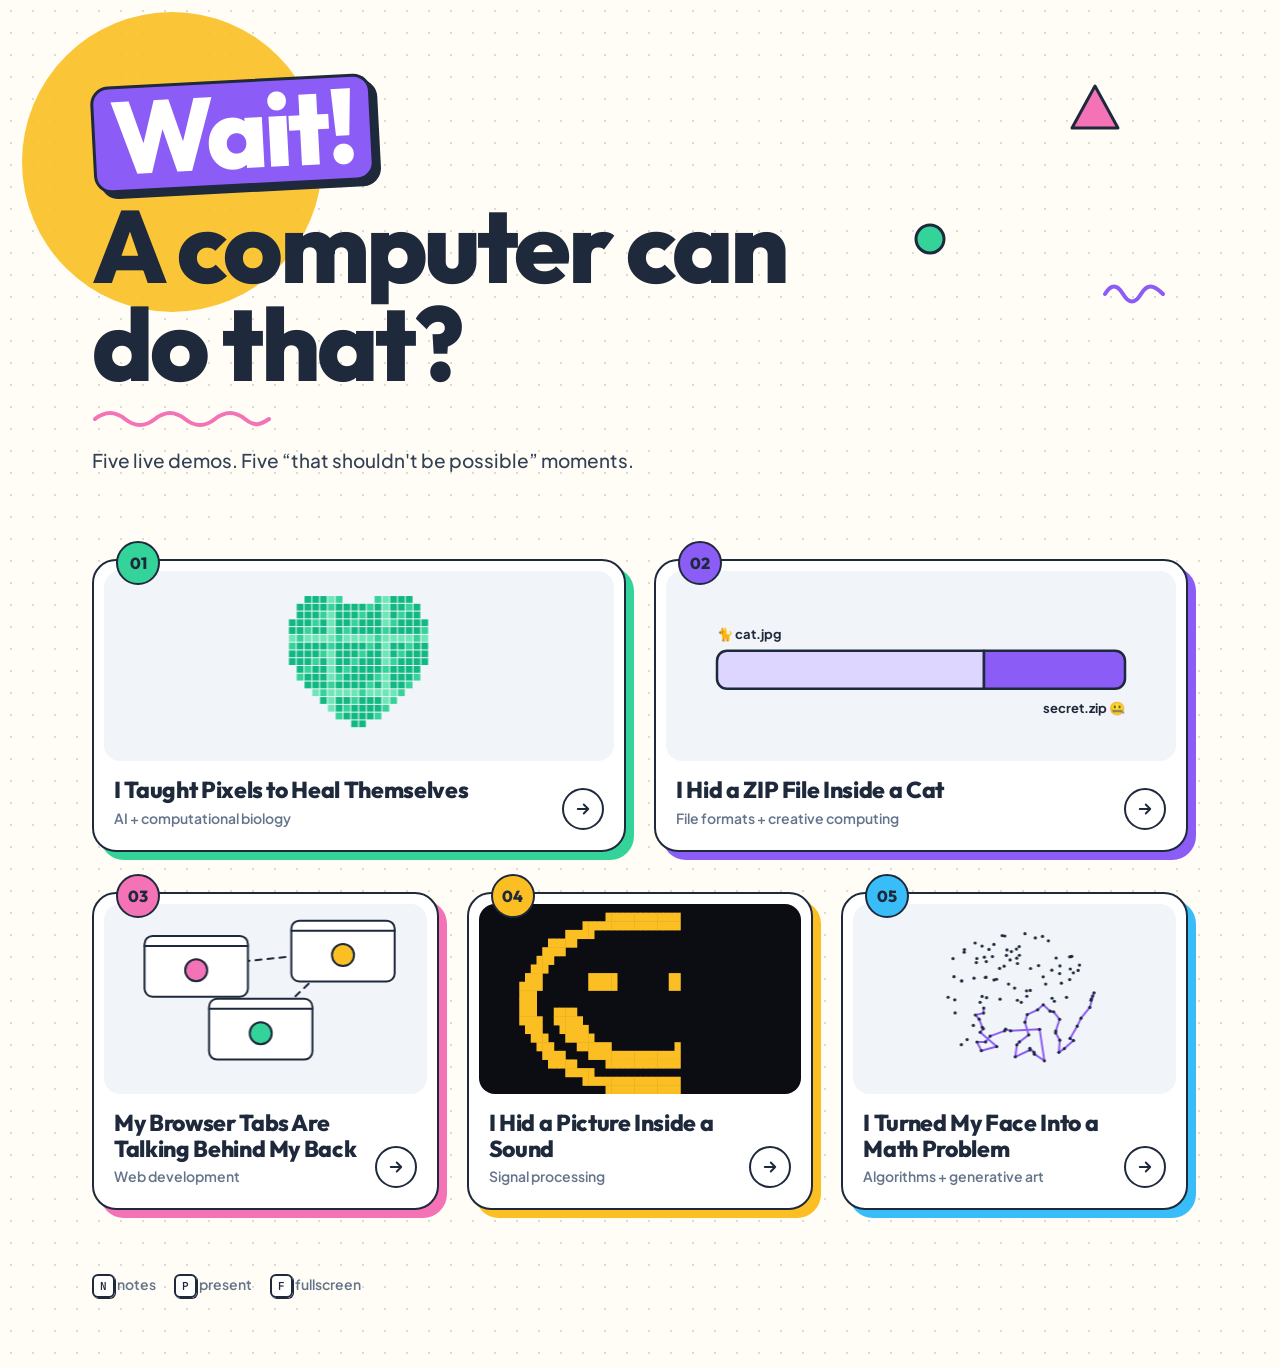
==== index.html @ 39e878a5 "Add the five demos and the hub page Healing pixels, a zip hidden in a cat, talking tabs, a picture h" ====
<!doctype html>
<html lang="en">
<head>
<meta charset="utf-8">
<meta name="viewport" content="width=device-width, initial-scale=1">
<title>Wait! A computer can do that?</title>
<link rel="stylesheet" href="shared/style.css?v=5">
<link rel="icon" href="data:image/svg+xml,<svg xmlns='http://www.w3.org/2000/svg' viewBox='0 0 32 32'><circle cx='16' cy='16' r='14' fill='%238B5CF6' stroke='%231E293B' stroke-width='2.5'/><text x='16' y='22' font-size='16' text-anchor='middle' fill='white' font-family='Arial' font-weight='900'>?!</text></svg>">
<style>
  body { overflow: auto; }
  .wrap { position: relative; max-width: 1152px; margin: 0 auto; padding: 72px 28px 72px; }

  /* hero */
  .hero { position: relative; padding: 8px 0 12px; }
  .sun { position: absolute; left: -70px; top: -60px; width: 300px; height: 300px; border-radius: 50%; background: var(--amber); opacity: .9; z-index: -1; }
  .confetti { position: absolute; z-index: -1; pointer-events: none; }
  h1 { font: 800 clamp(48px, 8vw, 104px)/.95 var(--display); letter-spacing: -.035em; margin: 0; max-width: 11ch; }
  h1 .wait {
    display: inline-block; background: var(--violet); color: var(--white); padding: 0 .16em .04em; border-radius: 18px;
    border: 3px solid var(--ink); box-shadow: 6px 6px 0 var(--ink); transform: rotate(-3deg); margin-bottom: 10px;
  }
  .squiggle { display: block; margin-top: 18px; width: 180px; height: 18px; }
  .lede { margin: 18px 0 0; font-size: 19px; color: var(--ink-2); font-weight: 500; }

  /* sessions */
  .grid { display: grid; grid-template-columns: repeat(6, 1fr); gap: 40px 28px; margin-top: 72px; }
  .s { grid-column: span 2; }
  .s.big { grid-column: span 3; }
  .s {
    --a: var(--violet);
    position: relative; display: flex; flex-direction: column; text-decoration: none;
    background: var(--white); border: var(--bw) solid var(--ink); border-radius: var(--r-lg);
    box-shadow: 8px 8px 0 var(--a);
    transition: transform .35s var(--bounce), box-shadow .35s var(--bounce);
  }
  .s:hover { transform: rotate(-1deg) scale(1.02); box-shadow: 10px 10px 0 var(--a); }
  .s:active { transform: scale(.99); box-shadow: 4px 4px 0 var(--a); }
  .badge {
    position: absolute; top: -20px; left: 22px; z-index: 2; width: 44px; height: 44px; border-radius: 50%;
    display: grid; place-items: center; background: var(--a); border: var(--bw) solid var(--ink);
    font: 800 16px var(--display);
  }
  .s:hover .badge { animation: wiggle .5s ease-in-out; }
  @keyframes wiggle { 25% { transform: rotate(8deg); } 75% { transform: rotate(-8deg); } }
  .art { position: relative; height: 190px; margin: 10px 10px 0; border-radius: 16px; background: var(--muted); overflow: hidden; }
  .art canvas { position: absolute; inset: 0; width: 100%; height: 100%; }
  .body { display: flex; align-items: end; gap: 12px; padding: 16px 20px 20px; }
  .body > div { flex: 1; min-width: 0; }
  .s h2 { margin: 0 0 4px; font-size: 23px; font-weight: 800; letter-spacing: -.015em; line-height: 1.15; }
  .field { color: var(--ink-3); font-size: 14px; font-weight: 600; }
  .go {
    width: 42px; height: 42px; flex: none; border-radius: 50%; display: grid; place-items: center;
    border: var(--bw) solid var(--ink); transition: background .25s, transform .35s var(--bounce);
  }
  .go svg { width: 18px; height: 18px; }
  .s:hover .go { background: var(--a); transform: translateX(3px); }

  footer { margin-top: 64px; display: flex; gap: 18px; flex-wrap: wrap; color: var(--ink-3); font-size: 14px; font-weight: 600; }

  @media (max-width: 900px) {
    .wrap { padding-top: 48px; }
    .s, .s.big { grid-column: span 6; }
    .sun { width: 200px; height: 200px; left: -60px; top: -50px; }
    .confetti { display: none; }
    .s { box-shadow: 5px 5px 0 var(--a); }
  }
</style>
</head>
<body class="dots">
<div class="wrap">
  <header class="hero">
    <div class="sun" aria-hidden="true"></div>
    <!-- a few confetti shapes, kept to the margins -->
    <svg class="confetti" style="right:6%;top:10px" width="54" height="54" viewBox="0 0 54 54" aria-hidden="true"><path d="M27 4 50 46H4z" fill="#F472B6" stroke="#1E293B" stroke-width="3" stroke-linejoin="round"/></svg>
    <svg class="confetti" style="right:22%;top:150px" width="34" height="34" viewBox="0 0 34 34" aria-hidden="true"><circle cx="17" cy="17" r="14" fill="#34D399" stroke="#1E293B" stroke-width="3"/></svg>
    <svg class="confetti" style="right:2%;top:210px" width="64" height="24" viewBox="0 0 64 24" aria-hidden="true"><path d="M3 12c6-10 12-10 18 0s12 10 18 0 12-10 22 0" fill="none" stroke="#8B5CF6" stroke-width="4" stroke-linecap="round"/></svg>

    <h1><span class="wait">Wait!</span><br>A computer can do that?</h1>
    <svg class="squiggle" viewBox="0 0 180 18" aria-hidden="true"><path d="M3 9c10-8 20-8 30 0s20 8 30 0 20-8 30 0 20 8 30 0 20-8 30 0 15 6 24 0" fill="none" stroke="#F472B6" stroke-width="4" stroke-linecap="round"/></svg>
    <p class="lede">Five live demos. Five “that shouldn't be possible” moments.</p>
  </header>

  <main class="grid">
    <a class="s big" href="01-healing-pixels/" style="--a:var(--mint)">
      <span class="badge">01</span>
      <div class="art"><canvas data-art="nca"></canvas></div>
      <div class="body"><div><h2>I Taught Pixels to Heal Themselves</h2><div class="field">AI + computational biology</div></div><span class="go"><svg viewBox="0 0 24 24" fill="none" stroke="currentColor" stroke-width="2.5" stroke-linecap="round" stroke-linejoin="round"><path d="M5 12h14M13 6l6 6-6 6"/></svg></span></div>
    </a>
    <a class="s big" href="02-zip-in-a-cat/" style="--a:var(--violet)">
      <span class="badge">02</span>
      <div class="art"><canvas data-art="zip"></canvas></div>
      <div class="body"><div><h2>I Hid a ZIP File Inside a Cat</h2><div class="field">File formats + creative computing</div></div><span class="go"><svg viewBox="0 0 24 24" fill="none" stroke="currentColor" stroke-width="2.5" stroke-linecap="round" stroke-linejoin="round"><path d="M5 12h14M13 6l6 6-6 6"/></svg></span></div>
    </a>
    <a class="s" href="03-talking-tabs/" style="--a:var(--pink)">
      <span class="badge">03</span>
      <div class="art"><canvas data-art="tabs"></canvas></div>
      <div class="body"><div><h2>My Browser Tabs Are Talking Behind My Back</h2><div class="field">Web development</div></div><span class="go"><svg viewBox="0 0 24 24" fill="none" stroke="currentColor" stroke-width="2.5" stroke-linecap="round" stroke-linejoin="round"><path d="M5 12h14M13 6l6 6-6 6"/></svg></span></div>
    </a>
    <a class="s" href="04-picture-in-sound/" style="--a:var(--amber)">
      <span class="badge">04</span>
      <div class="art"><canvas data-art="sound"></canvas></div>
      <div class="body"><div><h2>I Hid a Picture Inside a Sound</h2><div class="field">Signal processing</div></div><span class="go"><svg viewBox="0 0 24 24" fill="none" stroke="currentColor" stroke-width="2.5" stroke-linecap="round" stroke-linejoin="round"><path d="M5 12h14M13 6l6 6-6 6"/></svg></span></div>
    </a>
    <a class="s" href="05-face-into-math/" style="--a:#38BDF8">
      <span class="badge">05</span>
      <div class="art"><canvas data-art="tsp"></canvas></div>
      <div class="body"><div><h2>I Turned My Face Into a Math Problem</h2><div class="field">Algorithms + generative art</div></div><span class="go"><svg viewBox="0 0 24 24" fill="none" stroke="currentColor" stroke-width="2.5" stroke-linecap="round" stroke-linejoin="round"><path d="M5 12h14M13 6l6 6-6 6"/></svg></span></div>
    </a>
  </main>

  <footer><span><kbd>N</kbd> notes</span><span><kbd>P</kbd> present</span><span><kbd>F</kbd> fullscreen</span></footer>
</div>

<script>
// Small animated thumbnails in the same palette.
const INK = "#1E293B", V = "#8B5CF6", PK = "#F472B6", AM = "#FBBF24", MT = "#34D399";
const arts = [...document.querySelectorAll("canvas[data-art]")];
const reduce = matchMedia("(prefers-reduced-motion: reduce)").matches;
let D = 1;
function fit() { arts.forEach((cv) => { const r = cv.getBoundingClientRect(); D = Math.min(2, devicePixelRatio); cv.width = r.width * D; cv.height = r.height * D; }); }
fit(); addEventListener("resize", fit);

const rnd = (() => { let s = 7; return () => ((s = (s * 16807) % 2147483647) / 2147483647); })();
const pts = Array.from({ length: 120 }, () => { const a = rnd() * Math.PI * 2, r = Math.sqrt(rnd()); return [Math.cos(a) * r, Math.sin(a) * r * 0.85]; });
const tour = [0]; { const used = new Set([0]); while (tour.length < pts.length) { const p = pts[tour.at(-1)]; let b = -1, bd = 1e9; pts.forEach((q, i) => { if (used.has(i)) return; const d = (p[0]-q[0])**2 + (p[1]-q[1])**2; if (d < bd) { bd = d; b = i; } }); used.add(b); tour.push(b); } }
// smiley bitmap for the sound card
const smile = (u, v) => Math.abs(Math.hypot(u, v) - 0.3) < 0.045 && v > 0.04 || Math.hypot(u + 0.15, v + 0.12) < 0.06 || Math.hypot(u - 0.15, v + 0.12) < 0.06 || Math.abs(Math.hypot(u, v) - 0.44) < 0.035;

function draw(t) {
  for (const cv of arts) {
    const c = cv.getContext("2d"), W = cv.width, H = cv.height, k = cv.dataset.art;
    c.clearRect(0, 0, W, H);
    c.lineJoin = c.lineCap = "round";
    if (k === "nca") {
      const n = 22, s = Math.min(W, H) / n * 0.9, ox = W / 2 - n * s / 2, oy = H / 2 - n * s / 2;
      const ph = (t / 4500) % 1, grow = Math.min(1, ph * 2.4), hole = ph > 0.55 && ph < 0.72;
      for (let y = 0; y < n; y++) for (let x = 0; x < n; x++) {
        const u = (x - n / 2 + .5) / 8, v = -(y - n / 2 + .5) / 8 + 0.1;
        const heart = Math.pow(u * u + v * v - 1, 3) - u * u * v * v * v < 0;
        if (!heart || Math.hypot(u, v) > grow * 1.6) continue;
        if (hole && Math.hypot(u - 0.5, v - 0.15) < 0.5) continue;
        c.fillStyle = (x + y) % 5 === 0 ? MT : (x * y) % 7 === 0 ? "#6EE7B7" : "#10B981";
        c.fillRect(ox + x * s, oy + y * s, s - D, s - D);
      }
    } else if (k === "zip") {
      const bw = W * 0.8, x0 = W * 0.1, y0 = H * 0.42, bh = H * 0.2, split = 0.62 + 0.04 * Math.sin(t / 900);
      c.lineWidth = 2.5 * D; c.strokeStyle = INK;
      c.fillStyle = "#DDD6FE"; c.beginPath(); c.roundRect(x0, y0, bw * split, bh, [10 * D, 0, 0, 10 * D]); c.fill(); c.stroke();
      c.fillStyle = V; c.beginPath(); c.roundRect(x0 + bw * split, y0, bw * (1 - split), bh, [0, 10 * D, 10 * D, 0]); c.fill(); c.stroke();
      c.font = `700 ${13 * D}px "Plus Jakarta Sans", sans-serif`; c.fillStyle = INK;
      c.fillText("🐈 cat.jpg", x0, y0 - 12 * D);
      c.textAlign = "right"; c.fillText("secret.zip 🤐", x0 + bw, y0 + bh + 24 * D); c.textAlign = "left";
    } else if (k === "tabs") {
      const ws = [[0.1, 0.16, PK], [0.56, 0.1, AM], [0.32, 0.52, MT]];
      const C = ws.map(([x, y], i) => [W * (x + 0.17) + Math.sin(t / 1300 + i) * 5 * D, H * (y + 0.16) + Math.cos(t / 1600 + i) * 4 * D]);
      c.setLineDash([6 * D, 6 * D]); c.lineDashOffset = -t / 40; c.strokeStyle = INK; c.lineWidth = 2 * D;
      for (let i = 0; i < 3; i++) for (let j = i + 1; j < 3; j++) { c.beginPath(); c.moveTo(...C[i]); c.lineTo(...C[j]); c.stroke(); }
      c.setLineDash([]);
      C.forEach(([x, y], i) => {
        c.fillStyle = "#fff"; c.lineWidth = 2 * D;
        c.beginPath(); c.roundRect(x - W * 0.16, y - H * 0.16, W * 0.32, H * 0.32, 8 * D); c.fill(); c.stroke();
        c.beginPath(); c.moveTo(x - W * 0.16, y - H * 0.16 + 10 * D); c.lineTo(x + W * 0.16, y - H * 0.16 + 10 * D); c.stroke();
        c.fillStyle = ws[i][2]; c.beginPath(); c.arc(x, y + 4 * D, 11 * D, 0, 7); c.fill(); c.stroke();
      });
    } else if (k === "sound") {
      const cols = 56, rows = 22, cw = W / cols, rh = H / rows, sweep = (t / 55) % (cols + 24);
      c.fillStyle = "#0b0d12"; c.fillRect(0, 0, W, H);
      for (let x = 0; x < Math.min(cols, sweep); x++) for (let y = 0; y < rows; y++) {
        const u = (x / cols - 0.5) * 1.6 * (W / H) / 2.2, v = y / rows - 0.5;
        if (!smile(u, v)) continue;
        c.fillStyle = AM; c.fillRect(x * cw, y * rh, cw + 0.5, rh + 0.5);
      }
    } else if (k === "tsp") {
      const s = Math.min(W, H) * 0.42, p = Math.min(1, ((t / 5000) % 1.2));
      c.strokeStyle = V; c.lineWidth = 2 * D; c.beginPath();
      const m = Math.floor(tour.length * p);
      for (let i = 0; i <= m && i < tour.length; i++) { const q = pts[tour[i]]; i ? c.lineTo(W / 2 + q[0] * s, H / 2 + q[1] * s) : c.moveTo(W / 2 + q[0] * s, H / 2 + q[1] * s); }
      c.stroke();
      c.fillStyle = INK;
      pts.forEach((q) => { c.beginPath(); c.arc(W / 2 + q[0] * s, H / 2 + q[1] * s, 1.6 * D, 0, 7); c.fill(); });
    }
  }
  if (!reduce) requestAnimationFrame(draw);
}
requestAnimationFrame(draw);
</script>
</body>
</html>
---- shared/style.css ----
/* ─────────────────────────────────────────────────────────────
   Wait! A computer can do that? — shared design system
   "Playful Geometric": stable grid, a little wild decoration.
   Chunky outlines + hard shadows on interactive things only.
   ───────────────────────────────────────────────────────────── */
@import url("https://fonts.googleapis.com/css2?family=Outfit:wght@600;700;800&family=Plus+Jakarta+Sans:wght@400;500;600;700&family=JetBrains+Mono:wght@500;600&display=swap");

:root {
  /* palette */
  --cream: #FFFDF5;
  --ink: #1E293B;
  --ink-2: #334155;
  --ink-3: #64748B;
  --ink-4: #94A3B8;
  --muted: #F1F5F9;
  --line: #E2E8F0;
  --line-2: #CBD5E1;
  --white: #FFFFFF;
  --violet: #8B5CF6;
  --pink: #F472B6;
  --amber: #FBBF24;
  --mint: #34D399;

  /* semantic */
  --bg: var(--cream);
  --panel: var(--white);
  --accent: var(--violet);        /* primary actions everywhere */
  --session: var(--violet);       /* each demo overrides this one colour */
  --accent-soft: color-mix(in oklab, var(--session) 14%, white);

  --r-sm: 8px; --r-md: 16px; --r-lg: 24px; --r-full: 9999px;
  --bw: 2px;
  --pop: 4px 4px 0 var(--ink);
  --pop-hover: 6px 6px 0 var(--ink);
  --pop-active: 2px 2px 0 var(--ink);
  --soft-pop: 6px 6px 0 var(--line);
  --bounce: cubic-bezier(.34, 1.56, .64, 1);

  --display: "Outfit", system-ui, sans-serif;
  --sans: "Plus Jakarta Sans", system-ui, sans-serif;
  --mono: "JetBrains Mono", Consolas, ui-monospace, monospace;
  color-scheme: light;
}

* { box-sizing: border-box; }
html, body { margin: 0; height: 100%; }
body {
  background: var(--bg);
  color: var(--ink);
  font: 400 15px/1.55 var(--sans);
  -webkit-font-smoothing: antialiased;
  overflow: hidden;
}
::selection { background: var(--amber); color: var(--ink); }
a { color: inherit; }
button, input, select, textarea { font: inherit; color: inherit; }
canvas { display: block; }
h1, h2, h3, h4 { font-family: var(--display); }

/* Dot-grid paper texture */
.dots {
  background-image: radial-gradient(color-mix(in oklab, var(--ink) 16%, transparent) 1.2px, transparent 1.3px);
  background-size: 22px 22px;
}

/* ── App shell ─────────────────────────────────────────────── */
.app { display: grid; grid-template-rows: auto 1fr; height: 100vh; }
.topbar {
  display: flex; align-items: center; gap: 14px;
  padding: 14px 24px;
  border-bottom: var(--bw) solid var(--ink);
  background: var(--white);
  min-width: 0;
}
.brand { display: flex; align-items: center; gap: 14px; min-width: 0; text-decoration: none; }
.home {
  width: 38px; height: 38px; flex: none; border-radius: 50%; display: grid; place-items: center;
  border: var(--bw) solid var(--ink); background: var(--white); transition: background .2s, transform .3s var(--bounce);
}
.brand:hover .home { background: var(--amber); transform: rotate(-12deg); }
.home svg { width: 18px; height: 18px; }
.session-no {
  font: 700 13px/1 var(--display); letter-spacing: .02em;
  color: var(--ink); background: var(--session); padding: 7px 12px; border-radius: var(--r-full);
  border: var(--bw) solid var(--ink); white-space: nowrap;
}
.title {
  font: 800 20px/1.1 var(--display); letter-spacing: -.01em;
  white-space: nowrap; overflow: hidden; text-overflow: ellipsis;
}
.spacer { flex: 1; }
.top-actions { display: flex; gap: 8px; align-items: center; }

.layout { display: grid; grid-template-columns: 1fr 340px; min-height: 0; }
.stage { position: relative; min-width: 0; min-height: 0; overflow: hidden; background: var(--bg); }
.side {
  border-left: var(--bw) solid var(--ink);
  background: var(--muted);
  overflow-y: auto;
  padding: 20px 20px 32px;
  display: flex; flex-direction: column; gap: 18px;
}
.side::-webkit-scrollbar { width: 10px; }
.side::-webkit-scrollbar-thumb { background: var(--line-2); border-radius: 10px; border: 3px solid var(--muted); }

/* ── Cards & controls ──────────────────────────────────────── */
.card {
  background: var(--panel);
  border: var(--bw) solid var(--ink);
  border-radius: var(--r-md);
  padding: 16px;
  box-shadow: var(--soft-pop);
}
.card h3 {
  margin: 0 0 12px; font: 700 16px/1.2 var(--display);
  display: flex; align-items: center; gap: 10px;
}
.card h3 .muted { margin-left: auto; font: 500 12px var(--mono); }
.step {
  width: 24px; height: 24px; border-radius: 50%; flex: none; display: grid; place-items: center;
  font: 800 12px var(--display); background: var(--session); border: var(--bw) solid var(--ink);
}
.card p { margin: 0 0 10px; color: var(--ink-2); }
.card p:last-child { margin-bottom: 0; }
.row { display: flex; gap: 8px; align-items: center; }
.row + .row { margin-top: 8px; }
.grow { flex: 1; }
.stack { display: flex; flex-direction: column; gap: 10px; }

.btn {
  appearance: none; border: var(--bw) solid var(--ink); background: var(--white);
  color: var(--ink); border-radius: var(--r-full); padding: 9px 16px; min-height: 42px;
  font-weight: 700; font-size: 14px; cursor: pointer; white-space: nowrap;
  display: inline-flex; align-items: center; justify-content: center; gap: 8px;
  transition: background .2s, transform .25s var(--bounce), box-shadow .25s var(--bounce);
}
.btn:hover { background: var(--amber); }
.btn:active { transform: translate(1px, 1px); }
.btn.primary { background: var(--accent); color: var(--white); box-shadow: var(--pop); }
.btn.primary:hover { transform: translate(-2px, -2px); box-shadow: var(--pop-hover); }
.btn.primary:active { transform: translate(2px, 2px); box-shadow: var(--pop-active); }
.btn.ghost { border-color: transparent; background: transparent; }
.btn.ghost:hover { background: var(--muted); border-color: var(--ink); }
.btn.block { width: 100%; }
.btn.lg { min-height: 50px; padding: 12px 22px; font-size: 15px; }
.btn[disabled] { opacity: .45; pointer-events: none; }
.btn svg { width: 18px; height: 18px; flex: none; }
.btn .ico {
  width: 26px; height: 26px; border-radius: 50%; background: var(--white); color: var(--accent);
  display: grid; place-items: center; margin-left: -8px;
}
.btn .ico svg { width: 14px; height: 14px; }
.btn:focus-visible, .seg button:focus-visible, input:focus-visible, textarea:focus-visible, a:focus-visible {
  outline: 3px solid var(--accent); outline-offset: 3px;
}

.seg {
  display: flex; background: var(--muted); border: var(--bw) solid var(--ink);
  border-radius: var(--r-full); padding: 3px; gap: 2px;
}
.seg button {
  flex: 1; appearance: none; border: 0; background: transparent; color: var(--ink-3);
  padding: 7px 10px; border-radius: var(--r-full); cursor: pointer; font-size: 13.5px; font-weight: 700;
  white-space: nowrap; transition: background .2s, color .2s;
}
.seg button:hover { color: var(--ink); }
.seg button.on { background: var(--ink); color: var(--white); }

.field { display: flex; flex-direction: column; gap: 6px; }
.field + .field { margin-top: 12px; }
.label {
  display: flex; justify-content: space-between; align-items: baseline;
  font: 700 11.5px var(--sans); letter-spacing: .06em; text-transform: uppercase; color: var(--ink-3);
}
.label output, .label .val { font: 600 12.5px var(--mono); color: var(--ink); text-transform: none; letter-spacing: 0; }

input[type="range"] { -webkit-appearance: none; appearance: none; width: 100%; height: 24px; background: transparent; cursor: pointer; }
input[type="range"]::-webkit-slider-runnable-track {
  height: 8px; border-radius: 8px; border: var(--bw) solid var(--ink);
  background: linear-gradient(to right, var(--session) var(--p, 50%), var(--white) var(--p, 50%));
}
input[type="range"]::-webkit-slider-thumb {
  -webkit-appearance: none; width: 20px; height: 20px; border-radius: 50%; margin-top: -8px;
  background: var(--white); border: var(--bw) solid var(--ink); box-shadow: 2px 2px 0 var(--ink);
  transition: transform .2s var(--bounce);
}
input[type="range"]:active::-webkit-slider-thumb { transform: scale(1.15); }
input[type="range"]::-moz-range-track { height: 6px; border-radius: 6px; background: var(--white); border: var(--bw) solid var(--ink); }
input[type="range"]::-moz-range-progress { height: 6px; border-radius: 6px; background: var(--session); }
input[type="range"]::-moz-range-thumb { width: 16px; height: 16px; border-radius: 50%; background: var(--white); border: var(--bw) solid var(--ink); }

input[type="text"], textarea {
  width: 100%; background: var(--white); border: var(--bw) solid var(--line-2); border-radius: 12px;
  padding: 10px 12px; color: var(--ink); resize: vertical; transition: border-color .2s, box-shadow .2s;
}
input[type="text"]:focus, textarea:focus { border-color: var(--accent); box-shadow: 4px 4px 0 var(--accent); outline: none; }
textarea { min-height: 70px; line-height: 1.45; font-weight: 600; }

.toggle { display: flex; align-items: center; justify-content: space-between; gap: 10px; cursor: pointer; font-weight: 600; font-size: 14px; }
.toggle input { appearance: none; width: 42px; height: 24px; border-radius: 24px; background: var(--white); border: var(--bw) solid var(--ink); position: relative; cursor: pointer; transition: background .2s; flex: none; margin: 0; }
.toggle input::after { content: ""; position: absolute; top: 2px; left: 2px; width: 16px; height: 16px; border-radius: 50%; background: var(--ink); transition: transform .3s var(--bounce); }
.toggle input:checked { background: var(--mint); }
.toggle input:checked::after { transform: translateX(18px); }
.toggle + .toggle { margin-top: 10px; }

.stats { display: grid; grid-template-columns: 1fr 1fr; gap: 8px; }
.stat { background: var(--muted); border-radius: 12px; padding: 10px 12px; min-width: 0; }
.stat .k { font: 700 10.5px var(--sans); letter-spacing: .08em; text-transform: uppercase; color: var(--ink-3); }
.stat .v { font: 800 20px/1.2 var(--display); margin-top: 4px; font-variant-numeric: tabular-nums; white-space: nowrap; overflow: hidden; text-overflow: ellipsis; }
.stat .v small { font-size: 12px; color: var(--ink-3); font-weight: 600; margin-left: 2px; }
.stat.wide { grid-column: span 2; }

kbd {
  font: 600 11px/1 var(--mono); padding: 3px 6px; border-radius: 6px;
  background: var(--white); border: var(--bw) solid var(--ink); box-shadow: 1px 1px 0 var(--ink); color: var(--ink);
}
.muted { color: var(--ink-3); }
.mono { font-family: var(--mono); }
.hint { font-size: 13px; color: var(--ink-3); }

.drop {
  border: var(--bw) dashed var(--ink-4); border-radius: var(--r-md); padding: 16px;
  text-align: center; color: var(--ink-3); font-size: 13.5px; cursor: pointer;
  transition: border-color .2s, background .2s, color .2s;
}
.drop:hover, .drop.over { border-color: var(--ink); background: var(--accent-soft); color: var(--ink); }
.drop strong { color: var(--ink); font-weight: 700; }

/* ── Presenter notes drawer ────────────────────────────────── */
.notes {
  position: fixed; inset: 0 auto 0 0; width: min(500px, 92vw); z-index: 50;
  background: var(--white); border-right: var(--bw) solid var(--ink);
  padding: 28px 30px 40px; overflow-y: auto;
  transform: translateX(-104%); transition: transform .45s var(--bounce);
  box-shadow: 8px 0 0 var(--ink);
}
.notes.open { transform: none; }
.notes h2 { margin: 6px 0 4px; font-size: 26px; font-weight: 800; letter-spacing: -.01em; line-height: 1.15; }
.notes .kicker { display: inline-block; font: 700 12px var(--display); background: var(--session); border: var(--bw) solid var(--ink); border-radius: var(--r-full); padding: 4px 10px; }
.notes h4 { margin: 24px 0 8px; font-size: 15px; font-weight: 800; }
.notes p, .notes li { color: var(--ink-2); font-size: 15px; line-height: 1.6; }
.notes ol, .notes ul { padding-left: 20px; margin: 0; }
.notes li + li { margin-top: 6px; }
.notes code { font: 600 12.5px var(--mono); background: var(--muted); padding: 2px 6px; border-radius: 6px; }
.notes .close { position: absolute; top: 18px; right: 18px; }
.notes .keys { display: grid; grid-template-columns: auto 1fr; gap: 8px 12px; align-items: center; font-size: 14px; color: var(--ink-2); }
.notes .keys kbd { justify-self: start; }

/* ── Toast ─────────────────────────────────────────────────── */
.toast {
  position: fixed; left: 50%; bottom: 26px; transform: translate(-50%, 20px) scale(.9); opacity: 0;
  background: var(--amber); color: var(--ink); padding: 10px 18px; border-radius: var(--r-full);
  border: var(--bw) solid var(--ink); box-shadow: var(--pop);
  font-weight: 700; font-size: 14px; pointer-events: none; z-index: 60; white-space: nowrap;
  transition: opacity .25s, transform .35s var(--bounce);
}
.toast.show { opacity: 1; transform: translate(-50%, 0) scale(1); }

/* Small label on the stage */
.stage-label {
  position: absolute; left: 24px; top: 18px; z-index: 3; pointer-events: none;
  font: 700 12px var(--sans); letter-spacing: .06em; text-transform: uppercase; color: var(--ink-3);
}

/* Presentation mode: hide the side panel */
body.present .layout { grid-template-columns: 1fr 0; }
body.present .side { display: none; }

@media (max-width: 900px) {
  body { overflow: auto; }
  .app { height: auto; min-height: 100vh; }
  .layout { grid-template-columns: 1fr; }
  .stage { height: 78vh; min-height: 520px; }
  .side { border-left: 0; border-top: var(--bw) solid var(--ink); }
  .card { box-shadow: 2px 2px 0 var(--line); }
  .btn.primary { box-shadow: 2px 2px 0 var(--ink); }
  .top-actions .btn > span { display: none; }
}

@media (prefers-reduced-motion: reduce) {
  *, *::before, *::after { animation: none !important; transition: none !important; }
}
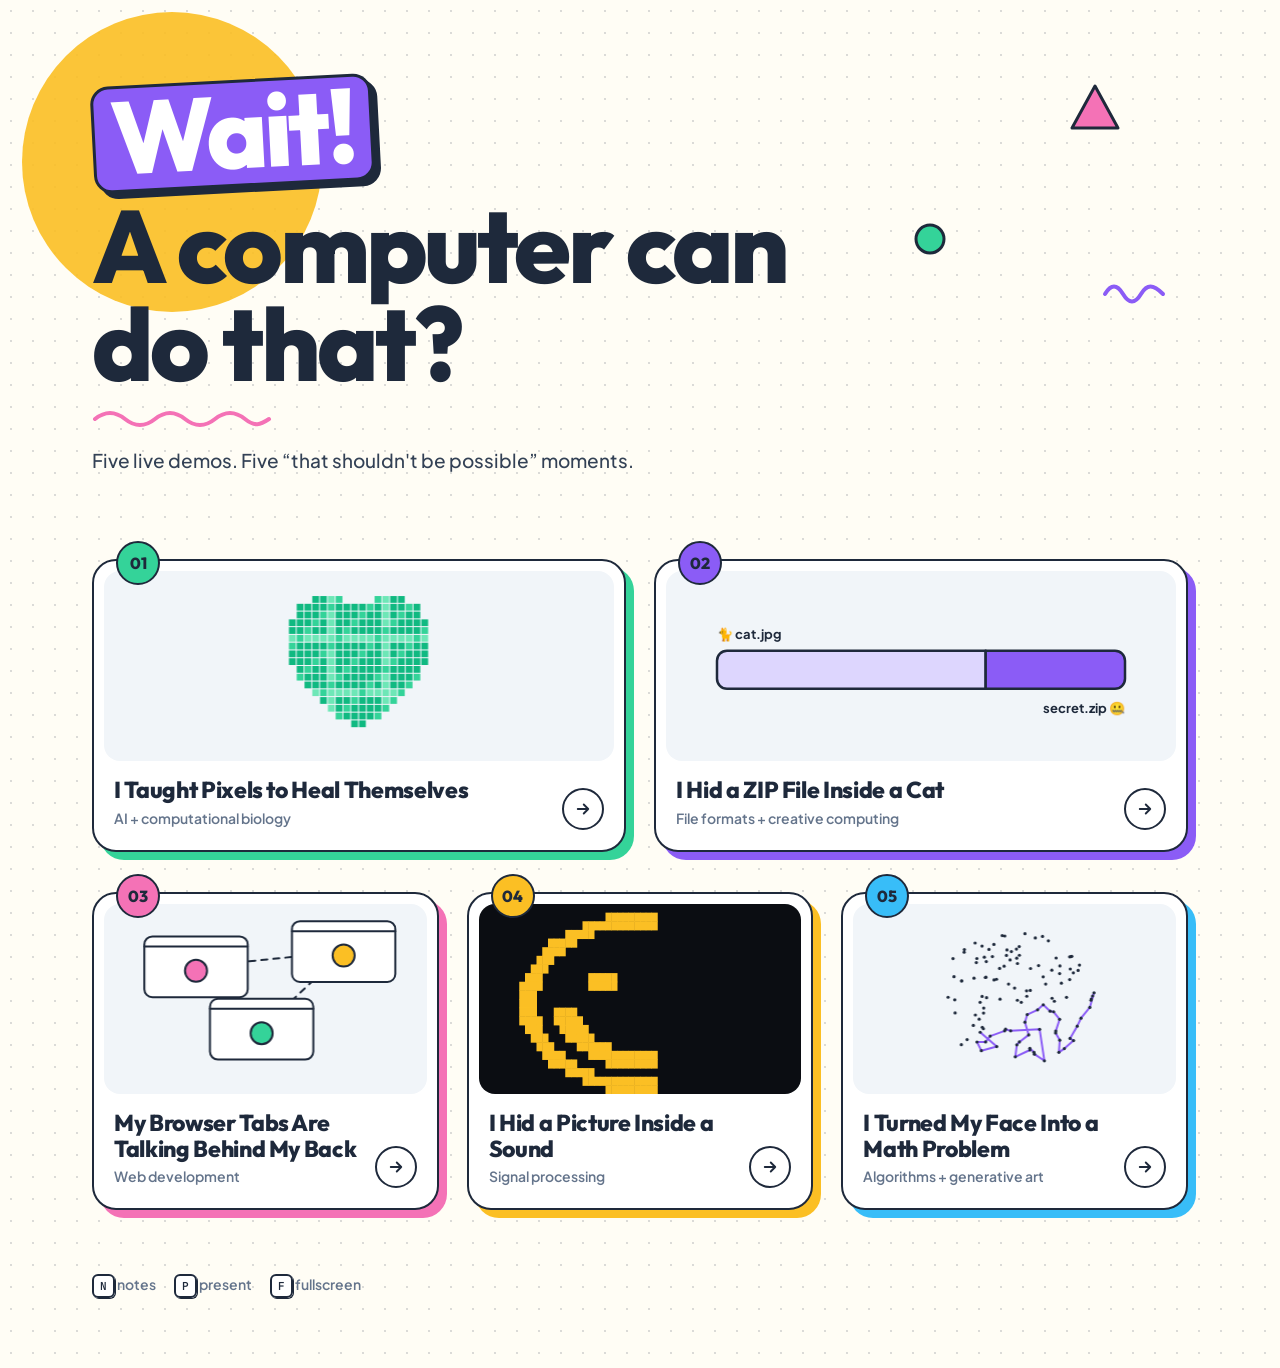
==== commit f35b6156: "Add a guest link that only opens the sound demo Scanning the QR code takes people to Session 04 and " ====
--- a/index.html
+++ b/index.html
@@ -4,7 +4,8 @@
 <meta charset="utf-8">
 <meta name="viewport" content="width=device-width, initial-scale=1">
 <title>Wait! A computer can do that?</title>
-<link rel="stylesheet" href="shared/style.css?v=5">
+<script src="shared/guest.js?v=1"></script>
+<link rel="stylesheet" href="shared/style.css?v=8">
 <link rel="icon" href="data:image/svg+xml,<svg xmlns='http://www.w3.org/2000/svg' viewBox='0 0 32 32'><circle cx='16' cy='16' r='14' fill='%238B5CF6' stroke='%231E293B' stroke-width='2.5'/><text x='16' y='22' font-size='16' text-anchor='middle' fill='white' font-family='Arial' font-weight='900'>?!</text></svg>">
 <style>
   body { overflow: auto; }
--- a/shared/style.css
+++ b/shared/style.css
@@ -280,3 +280,27 @@
 @media (prefers-reduced-motion: reduce) {
   *, *::before, *::after { animation: none !important; transition: none !important; }
 }
+
+/* ── Guest mode (QR visitors get one session) ──────────────── */
+.s.locked { cursor: not-allowed; filter: grayscale(1); opacity: .55; box-shadow: 6px 6px 0 var(--line-2); }
+.s.locked:hover { transform: none; box-shadow: 6px 6px 0 var(--line-2); }
+.s.locked .go { display: none; }
+.lock-tag {
+  position: absolute; top: 14px; right: 14px; z-index: 2; display: inline-flex; align-items: center; gap: 6px;
+  font: 700 12px var(--sans); letter-spacing: .04em; text-transform: uppercase;
+  background: var(--white); border: var(--bw) solid var(--ink); border-radius: var(--r-full); padding: 5px 10px;
+}
+.lock-tag svg { width: 14px; height: 14px; }
+.s.unlocked { animation: nudge 2.4s var(--bounce) infinite; }
+@keyframes nudge { 0%, 80%, 100% { transform: none; } 88% { transform: rotate(-1.5deg) scale(1.02); } }
+html.guest-locked body > .app { filter: blur(6px); pointer-events: none; }
+.lock-screen { position: fixed; inset: 0; z-index: 100; display: grid; place-items: center; padding: 20px; background: rgba(255,253,245,.7); }
+.lock-card {
+  max-width: 420px; text-align: center; background: var(--white); border: var(--bw) solid var(--ink);
+  border-radius: var(--r-lg); box-shadow: 8px 8px 0 var(--ink); padding: 30px 28px 28px;
+}
+.lock-card h2 { margin: 14px 0 8px; font-size: 26px; font-weight: 800; }
+.lock-card p { color: var(--ink-2); margin: 0 0 20px; }
+.lock-card a { text-decoration: none; }
+.lock-badge { width: 56px; height: 56px; margin: 0 auto; border-radius: 50%; display: grid; place-items: center; background: var(--amber); border: var(--bw) solid var(--ink); }
+.lock-badge svg { width: 26px; height: 26px; }
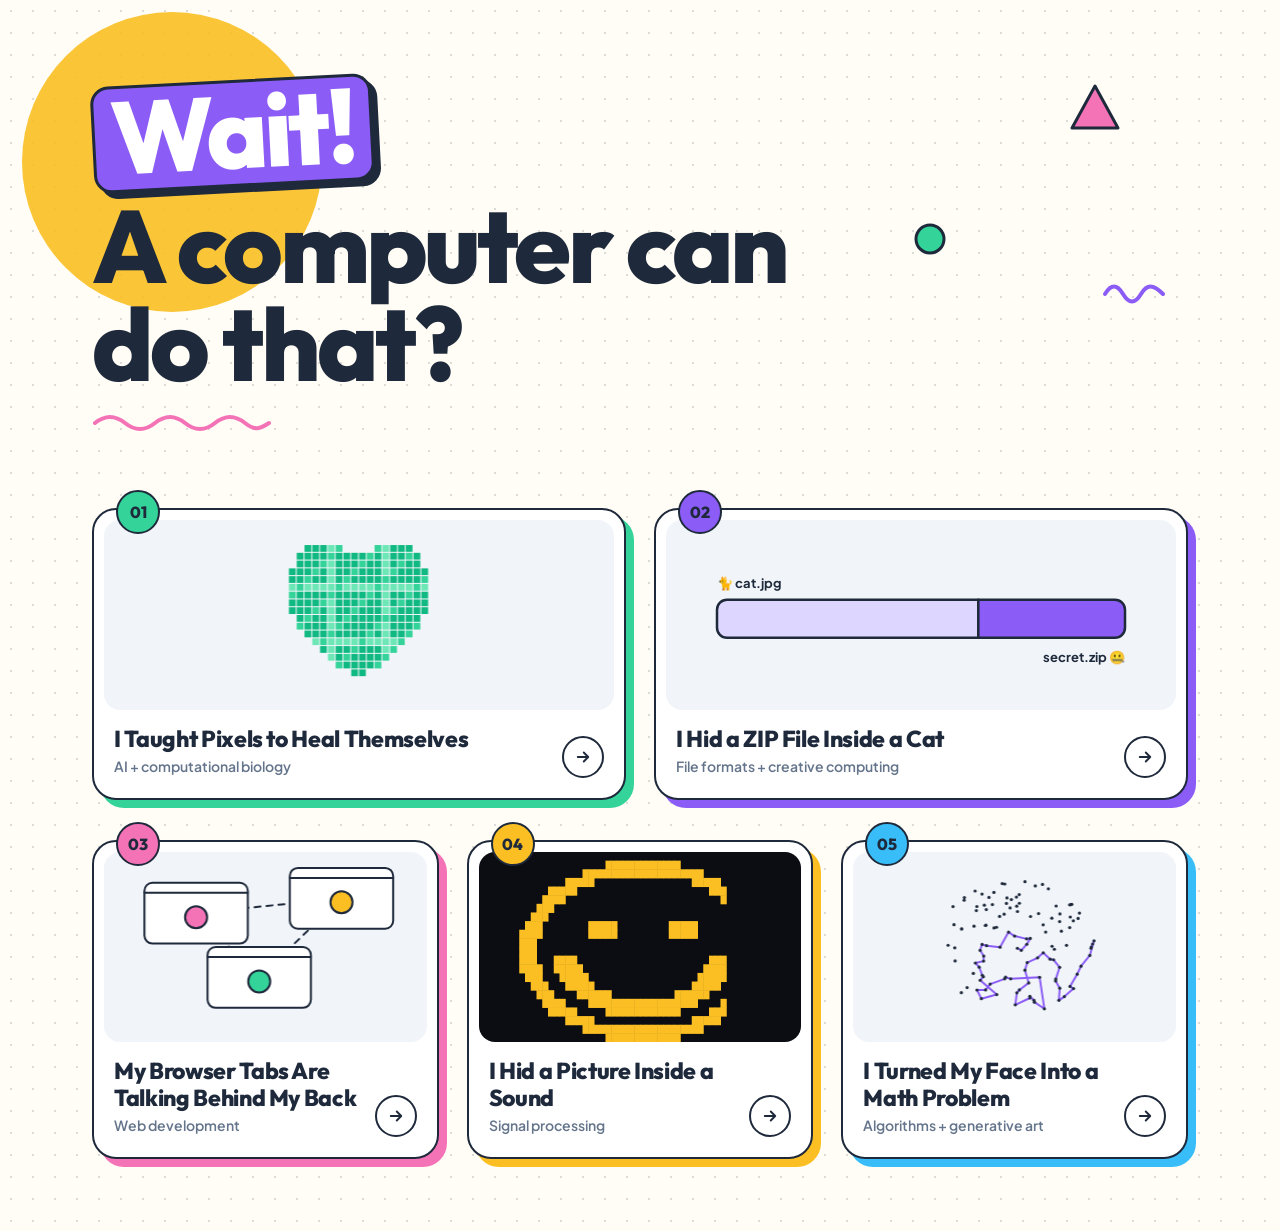
==== commit 7050249c: "Make the face demo easy on a phone and open three sessions from one link The face page now has a but" ====
--- a/index.html
+++ b/index.html
@@ -4,7 +4,7 @@
 <meta charset="utf-8">
 <meta name="viewport" content="width=device-width, initial-scale=1">
 <title>Wait! A computer can do that?</title>
-<script src="shared/guest.js?v=1"></script>
+<script src="shared/guest.js?v=2"></script>
 <link rel="stylesheet" href="shared/style.css?v=8">
 <link rel="icon" href="data:image/svg+xml,<svg xmlns='http://www.w3.org/2000/svg' viewBox='0 0 32 32'><circle cx='16' cy='16' r='14' fill='%238B5CF6' stroke='%231E293B' stroke-width='2.5'/><text x='16' y='22' font-size='16' text-anchor='middle' fill='white' font-family='Arial' font-weight='900'>?!</text></svg>">
 <style>
@@ -20,11 +20,10 @@
     display: inline-block; background: var(--violet); color: var(--white); padding: 0 .16em .04em; border-radius: 18px;
     border: 3px solid var(--ink); box-shadow: 6px 6px 0 var(--ink); transform: rotate(-3deg); margin-bottom: 10px;
   }
-  .squiggle { display: block; margin-top: 18px; width: 180px; height: 18px; }
-  .lede { margin: 18px 0 0; font-size: 19px; color: var(--ink-2); font-weight: 500; }
+  .squiggle { display: block; margin-top: 22px; width: 180px; height: 18px; }
 
   /* sessions */
-  .grid { display: grid; grid-template-columns: repeat(6, 1fr); gap: 40px 28px; margin-top: 72px; }
+  .grid { display: grid; grid-template-columns: repeat(6, 1fr); gap: 40px 28px; margin-top: 64px; }
   .s { grid-column: span 2; }
   .s.big { grid-column: span 3; }
   .s {
@@ -56,10 +55,9 @@
   .go svg { width: 18px; height: 18px; }
   .s:hover .go { background: var(--a); transform: translateX(3px); }
 
-  footer { margin-top: 64px; display: flex; gap: 18px; flex-wrap: wrap; color: var(--ink-3); font-size: 14px; font-weight: 600; }
-
   @media (max-width: 900px) {
     .wrap { padding-top: 48px; }
+    .grid { margin-top: 48px; }
     .s, .s.big { grid-column: span 6; }
     .sun { width: 200px; height: 200px; left: -60px; top: -50px; }
     .confetti { display: none; }
@@ -78,7 +76,6 @@
 
     <h1><span class="wait">Wait!</span><br>A computer can do that?</h1>
     <svg class="squiggle" viewBox="0 0 180 18" aria-hidden="true"><path d="M3 9c10-8 20-8 30 0s20 8 30 0 20-8 30 0 20 8 30 0 20-8 30 0 15 6 24 0" fill="none" stroke="#F472B6" stroke-width="4" stroke-linecap="round"/></svg>
-    <p class="lede">Five live demos. Five “that shouldn't be possible” moments.</p>
   </header>
 
   <main class="grid">
@@ -109,7 +106,6 @@
     </a>
   </main>
 
-  <footer><span><kbd>N</kbd> notes</span><span><kbd>P</kbd> present</span><span><kbd>F</kbd> fullscreen</span></footer>
 </div>
 
 <script>
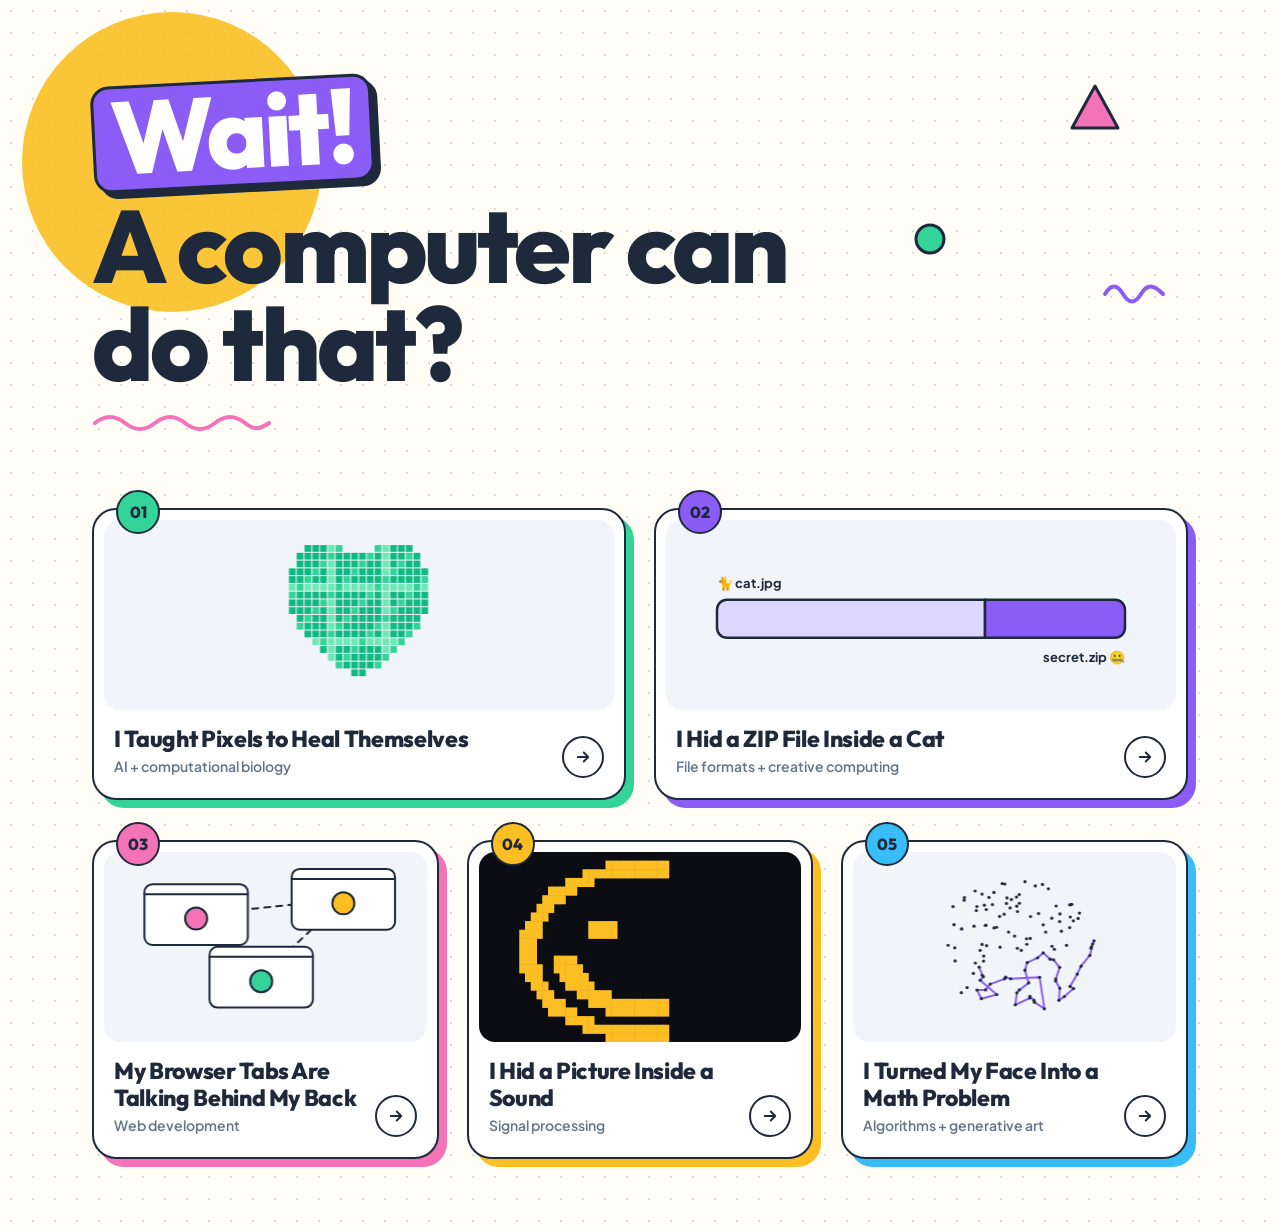
==== commit 70a195d4: "Say tap on phones and click on laptops, and drop the key-only hints Every hint now has a phone versi" ====
--- a/index.html
+++ b/index.html
@@ -5,7 +5,7 @@
 <meta name="viewport" content="width=device-width, initial-scale=1">
 <title>Wait! A computer can do that?</title>
 <script src="shared/guest.js?v=2"></script>
-<link rel="stylesheet" href="shared/style.css?v=8">
+<link rel="stylesheet" href="shared/style.css?v=9">
 <link rel="icon" href="data:image/svg+xml,<svg xmlns='http://www.w3.org/2000/svg' viewBox='0 0 32 32'><circle cx='16' cy='16' r='14' fill='%238B5CF6' stroke='%231E293B' stroke-width='2.5'/><text x='16' y='22' font-size='16' text-anchor='middle' fill='white' font-family='Arial' font-weight='900'>?!</text></svg>">
 <style>
   body { overflow: auto; }
--- a/shared/style.css
+++ b/shared/style.css
@@ -304,3 +304,10 @@
 .lock-card a { text-decoration: none; }
 .lock-badge { width: 56px; height: 56px; margin: 0 auto; border-radius: 50%; display: grid; place-items: center; background: var(--amber); border: var(--bw) solid var(--ink); }
 .lock-badge svg { width: 26px; height: 26px; }
+
+/* ── Words that depend on the device: "click" on a laptop, "tap" on a phone ─ */
+.on-touch { display: none; }
+@media (pointer: coarse) {
+  .on-touch { display: revert; }
+  .on-mouse { display: none !important; }
+}
